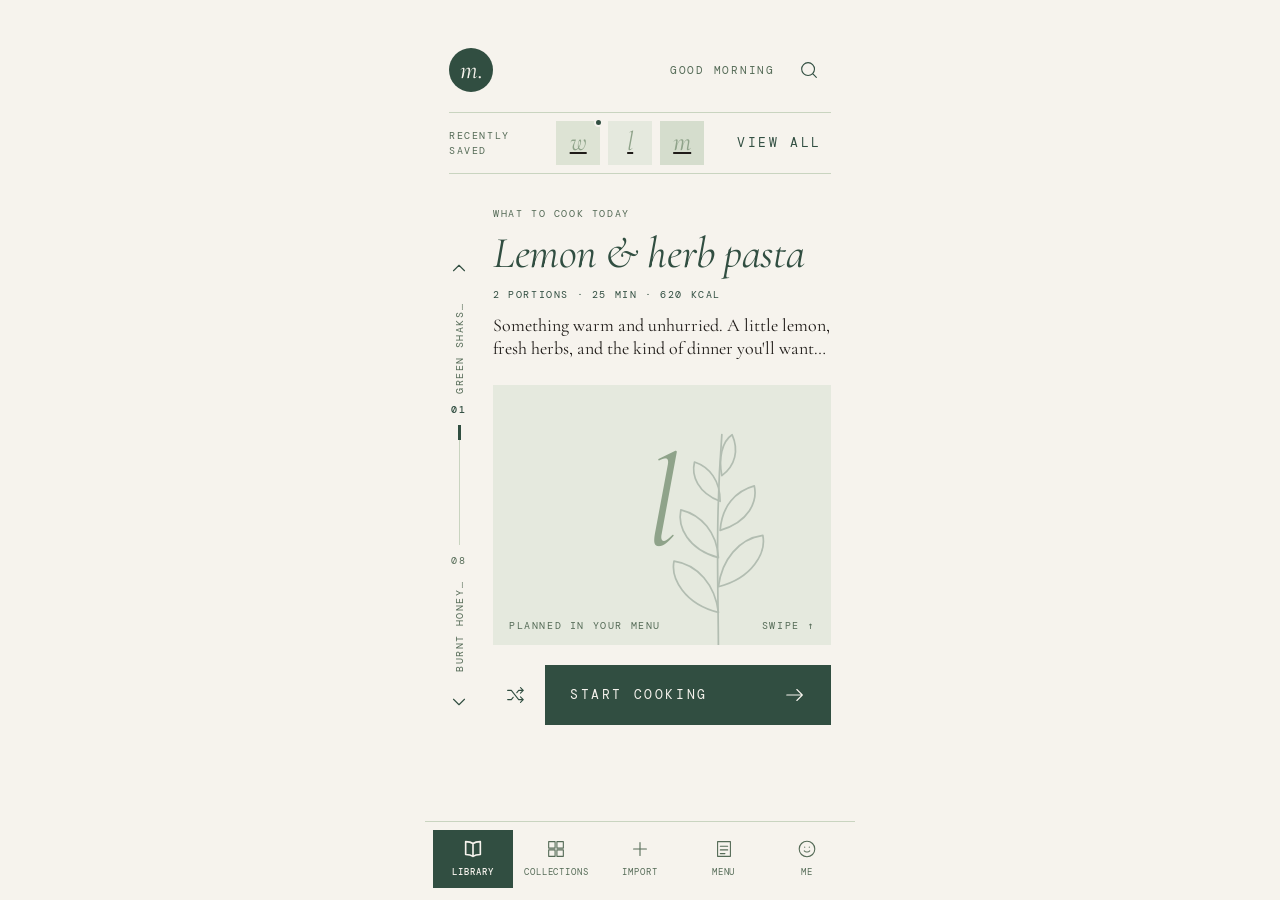
==== index.html @ c74b591c "Misemio: personal recipe library with design system v1.0 - Static web app (no build, no dependencies" ====
<!DOCTYPE html>
<html lang="en" data-theme="light">
<head>
<meta charset="utf-8">
<meta name="viewport" content="width=device-width, initial-scale=1">
<title>Misemio</title>
<link rel="preconnect" href="https://fonts.googleapis.com">
<link rel="stylesheet" href="https://fonts.googleapis.com/css2?family=Cormorant+Garamond:ital,wght@0,400;0,500;1,400;1,500&family=DM+Mono:wght@400;500&family=DM+Sans:opsz,wght@9..40,400;9..40,500&display=swap">
<link rel="stylesheet" href="assets/tokens.css">
<link rel="stylesheet" href="assets/components.css">
</head>
<body>
<div id="app"></div>
<script src="assets/ui.js"></script>
<script src="assets/data.js"></script>
<script src="assets/app.js"></script>
</body>
</html>
---- assets/tokens.css ----
/* ==========================================================================
   Misemio — design tokens  (v1.0)
   THE ONLY FILE ALLOWED TO CONTAIN RAW COLOUR VALUES.
   Layer 1: primitives (--mm-*)  — never used directly by components.
   Layer 2: semantic tokens      — the only names components and screens use.
   ========================================================================== */

:root {
  /* ---- Layer 1 · primitives ---------------------------------------------- */
  --mm-paper:        #F6F3ED;  /* warm paper, 60% */
  --mm-ink:          #1F1B18;  /* body ink */
  --mm-deep-sage:    #314E41;  /* 10% — actions, nav, headings */
  --mm-sage:         #A4B79F;  /* 25% — surfaces only, never text */
  --mm-sage-pale:    #E5E9DE;  /* soft surface */
  --mm-sage-mist:    #D5DDCD;  /* photo tone 2 */
  --mm-sage-wash:    #DDE3D4;  /* photo tone 3 */
  --mm-linen:        #E9E4D6;  /* photo tone 4 */
  --mm-moss:         #556B57;  /* secondary text (5.2:1 on paper) */
  --mm-hairline:     #C9D4C0;  /* rules, dividers */
  --mm-lichen:       #8FA38A;  /* placeholder glyph — decorative only */
  --mm-clay:         #D7C4AF;  /* 5% — decorative details only */
  --mm-chartreuse:   #D3DE66;  /* dark-mode accent, fresh-sage CTA */
  --mm-deep-sage-2:  #3B5A4C;  /* dark surface */
  --mm-deep-sage-3:  #2A4338;  /* dark sunken */
  --mm-fern:         #5F7A6B;  /* dark hairline */
  --mm-sage-ink:     #2F3A30;  /* text on sage */

  /* ---- Typography -------------------------------------------------------- */
  --font-display: 'Cormorant Garamond', 'Times New Roman', serif;
  --font-body:    'DM Sans', system-ui, sans-serif;
  --font-label:   'DM Mono', ui-monospace, monospace;

  --type-display-xl: 44px;   /* ONE per screen — the serif moment */
  --type-display-l:  32px;
  --type-display-m:  24px;
  --type-serif:      18px;   /* editorial blurb / intro */
  --type-body:       15px;
  --type-body-s:     13px;
  --type-button:     13px;
  --type-label:      10px;
  --type-label-l:    11px;
  --type-tab:        9px;

  --lh-display: 0.95;
  --lh-serif:   1.3;
  --lh-body:    1.5;

  --track-label:  0.16em;
  --track-button: 0.2em;
  --track-tab:    0.1em;
  --track-display: -0.01em;

  /* ---- Spacing (4-pt) ---------------------------------------------------- */
  --s-1: 4px;  --s-2: 8px;  --s-3: 12px; --s-4: 16px; --s-5: 20px;
  --s-6: 24px; --s-8: 32px; --s-10: 40px; --s-12: 48px; --s-14: 56px;
  --gutter: var(--s-6);          /* screen side margin */

  /* ---- Size ---------------------------------------------------------------- */
  --hit: 44px;                   /* minimum touch target */
  --control-l: 60px;             /* primary action height */
  --control-m: 44px;
  --tabbar-h: 84px;
  --screen-max: 430px;

  /* ---- Shape ---------------------------------------------------------------- */
  --radius-0: 0;                 /* editorial default: square */
  --radius-round: 999px;         /* avatar, dots, toggles only */
  --border: 1px;

  /* ---- Motion ---------------------------------------------------------------- */
  --dur-fast: 120ms;
  --dur-base: 240ms;
  --dur-slow: 420ms;
  --ease: cubic-bezier(.2,.7,.2,1);
}

/* ---- Layer 2 · semantic — LIGHT (Option B) --------------------------------- */
:root, [data-theme="light"] {
  --bg:            var(--mm-paper);
  --surface:       var(--mm-sage-pale);
  --surface-2:     var(--mm-sage);
  --text:          var(--mm-ink);
  --text-strong:   var(--mm-deep-sage);
  --text-2:        var(--mm-moss);
  --line:          var(--mm-hairline);
  --action-bg:     var(--mm-deep-sage);
  --action-fg:     var(--mm-paper);
  --accent-bg:     var(--mm-chartreuse);
  --accent-fg:     var(--mm-ink);
  --selected-bg:   var(--mm-deep-sage);
  --selected-fg:   var(--mm-paper);
  --focus:         var(--mm-deep-sage);
  --decor:         var(--mm-clay);
  --glyph:         var(--mm-lichen);
  --tone-1: var(--mm-sage-pale); --tone-2: var(--mm-sage-mist);
  --tone-3: var(--mm-linen);     --tone-4: var(--mm-sage-wash);
  --scrim: rgba(31,27,24,.32);
  color-scheme: light;
}

/* ---- Layer 2 · semantic — DARK (Option C) ---------------------------------- */
[data-theme="dark"] {
  --bg:            var(--mm-deep-sage);
  --surface:       var(--mm-deep-sage-3);  /* sunken: paper text 9.7:1 (AAA) */
  --surface-2:     var(--mm-deep-sage-2);
  --text:          var(--mm-paper);
  --text-strong:   var(--mm-paper);
  --text-2:        var(--mm-hairline);
  --line:          var(--mm-fern);
  --action-bg:     var(--mm-chartreuse);
  --action-fg:     var(--mm-ink);
  --accent-bg:     var(--mm-chartreuse);
  --accent-fg:     var(--mm-ink);
  --selected-bg:   var(--mm-chartreuse);
  --selected-fg:   var(--mm-ink);
  --focus:         var(--mm-chartreuse);
  --decor:         var(--mm-fern);
  --glyph:         var(--mm-sage);
  --tone-1: var(--mm-deep-sage-2); --tone-2: var(--mm-deep-sage-3);
  --tone-3: var(--mm-deep-sage-2); --tone-4: var(--mm-deep-sage-3);
  --scrim: rgba(0,0,0,.45);
  color-scheme: dark;
}

@media (prefers-reduced-motion: reduce) {
  :root { --dur-fast: 0ms; --dur-base: 0ms; --dur-slow: 0ms; }
}
---- assets/components.css ----
/* ==========================================================================
   Misemio — components (v1.0)
   Uses ONLY semantic tokens from tokens.css. No raw colours, no primitives.
   Every class here is documented on /ds.
   ========================================================================== */

*, *::before, *::after { box-sizing: border-box; }
html, body { margin: 0; }
body {
  background: var(--bg); color: var(--text);
  font-family: var(--font-body); font-size: var(--type-body); line-height: var(--lh-body);
  -webkit-font-smoothing: antialiased;
}
button { font: inherit; color: inherit; }
a { color: inherit; }
:focus-visible { outline: 2px solid var(--focus); outline-offset: 2px; }
.mm-sr { position: absolute; width: 1px; height: 1px; overflow: hidden; clip: rect(0 0 0 0); white-space: nowrap; }

/* ---- Text styles ---------------------------------------------------------- */
.mm-display   { font-family: var(--font-display); font-style: italic; font-weight: 400;
                font-size: var(--type-display-xl); line-height: var(--lh-display);
                letter-spacing: var(--track-display); color: var(--text-strong); margin: 0; }
.mm-display--l { font-size: var(--type-display-l); }
.mm-display--m { font-size: var(--type-display-m); line-height: 1.1; }
.mm-serif     { font-family: var(--font-display); font-size: var(--type-serif); line-height: var(--lh-serif); color: var(--text); margin: 0; }
.mm-serif--clamp { display: -webkit-box; -webkit-line-clamp: 2; -webkit-box-orient: vertical; overflow: hidden; }
.mm-body      { font-size: var(--type-body); line-height: var(--lh-body); margin: 0; }
.mm-body-s    { font-size: var(--type-body-s); line-height: var(--lh-body); color: var(--text-2); margin: 0; }
.mm-label     { font-family: var(--font-label); font-size: var(--type-label); letter-spacing: var(--track-label);
                text-transform: uppercase; color: var(--text-2); margin: 0; font-weight: 400; }
.mm-label--l  { font-size: var(--type-label-l); }
.mm-label--strong { color: var(--text-strong); font-weight: 500; }
.mm-meta      { font-family: var(--font-label); font-size: var(--type-label); letter-spacing: var(--track-label);
                text-transform: uppercase; color: var(--text-strong); margin: 0; }

/* ---- Layout -------------------------------------------------------------- */
.mm-screen { min-height: 100dvh; max-width: var(--screen-max); margin: 0 auto; position: relative;
             background: var(--bg); padding-bottom: calc(var(--tabbar-h) + var(--s-6)); }
.mm-pad    { padding-left: var(--gutter); padding-right: var(--gutter); }
.mm-stack  { display: flex; flex-direction: column; }
.mm-row    { display: flex; align-items: center; gap: var(--s-3); }
.mm-spacer { flex: 1 1 auto; }
.mm-rule   { border: 0; border-top: var(--border) solid var(--line); margin: 0; }

/* ---- Top bar --------------------------------------------------------------- */
.mm-topbar { display: flex; align-items: center; justify-content: space-between; gap: var(--s-3);
             padding: var(--s-12) var(--gutter) 0; min-height: calc(var(--hit) + var(--s-12)); }
.mm-topbar__title { flex: 1; text-align: center; }

/* ---- Monogram -------------------------------------------------------------- */
.mm-monogram { width: var(--hit); height: var(--hit); border-radius: var(--radius-round);
               background: var(--action-bg); color: var(--action-fg); display: inline-flex;
               align-items: center; justify-content: center; font-family: var(--font-display);
               font-style: italic; font-size: 26px; line-height: 1; text-decoration: none; flex: none; }

/* ---- Icon ------------------------------------------------------------------ */
.mm-icon { width: 22px; height: 22px; flex: none; fill: none; stroke: currentColor; stroke-width: 1.2;
           stroke-linecap: round; stroke-linejoin: round; }
.mm-icon--s { width: 16px; height: 16px; }

/* ---- Buttons --------------------------------------------------------------- */
.mm-btn { display: inline-flex; align-items: center; justify-content: space-between; gap: var(--s-3);
          min-height: var(--control-m); padding: 0 var(--s-5); border: var(--border) solid transparent;
          border-radius: var(--radius-0); font-family: var(--font-label); font-size: var(--type-button);
          letter-spacing: var(--track-button); text-transform: uppercase; text-decoration: none;
          cursor: pointer; white-space: nowrap; transition: background var(--dur-fast) var(--ease), color var(--dur-fast) var(--ease); }
.mm-btn--primary   { background: var(--action-bg); color: var(--action-fg); }
.mm-btn--accent    { background: var(--accent-bg); color: var(--accent-fg); }
.mm-btn--secondary { background: transparent; color: var(--text-strong); border-color: var(--text-strong); }
.mm-btn--ghost     { background: transparent; color: var(--text-strong); padding: 0 var(--s-2); justify-content: center; }
.mm-btn--l         { min-height: var(--control-l); padding: 0 var(--s-6); }
.mm-btn--block     { width: 100%; min-width: 0; padding-left: var(--s-4); padding-right: var(--s-4); }
.mm-btn--l.mm-btn--block { padding-left: var(--s-6); padding-right: var(--s-6); }
.mm-btn--center    { justify-content: center; }
.mm-btn:disabled   { opacity: .4; cursor: not-allowed; }
.mm-btn--primary:hover { filter: brightness(1.08); }

.mm-iconbtn { width: var(--hit); height: var(--hit); display: inline-flex; align-items: center; justify-content: center;
              border: 0; background: transparent; color: var(--text-strong); cursor: pointer; padding: 0;
              text-decoration: none; flex: none; }
.mm-iconbtn[aria-pressed="true"] { color: var(--text-strong); }
.mm-iconbtn[aria-pressed="true"] .mm-icon { fill: currentColor; }

/* ---- Chip (filter / choice) -------------------------------------------- */
.mm-chips { display: flex; flex-wrap: wrap; gap: var(--s-2); }
.mm-chip  { min-height: 36px; padding: 0 var(--s-4); border: var(--border) solid var(--line); background: transparent;
            color: var(--text-strong); font-family: var(--font-label); font-size: var(--type-label);
            letter-spacing: var(--track-label); text-transform: uppercase; cursor: pointer;
            display: inline-flex; align-items: center; gap: var(--s-2); text-decoration: none;
            position: relative; }
.mm-chip::after { content: ''; position: absolute; inset: -4px 0; } /* 44px hit area */
.mm-chip[aria-pressed="true"], .mm-chip[aria-current="true"] { background: var(--selected-bg); color: var(--selected-fg); border-color: var(--selected-bg); }

/* ---- Tag (removable) ------------------------------------------------------ */
.mm-tag { display: inline-flex; align-items: center; gap: var(--s-1); min-height: 28px; padding: 0 var(--s-1) 0 var(--s-3);
          background: var(--surface); color: var(--text-strong); font-family: var(--font-label);
          font-size: var(--type-label); letter-spacing: var(--track-label); text-transform: uppercase; }
.mm-tag button { width: 28px; height: 28px; border: 0; background: transparent; cursor: pointer; color: inherit; padding: 0; }

/* ---- Field ---------------------------------------------------------------- */
.mm-field { display: flex; align-items: center; gap: var(--s-3); min-height: 52px; padding: 0 var(--s-4);
            border-bottom: var(--border) solid var(--text-strong); color: var(--text-strong); }
.mm-field input, .mm-field textarea { flex: 1; min-width: 0; border: 0; background: transparent; outline: 0;
            font-family: var(--font-body); font-size: var(--type-body); color: var(--text); }
.mm-field input::placeholder, .mm-field textarea::placeholder { color: var(--text-2); }
.mm-field:focus-within { box-shadow: 0 2px 0 0 var(--focus); }
.mm-field--box { border: var(--border) solid var(--line); background: var(--surface); }

/* ---- Segmented ------------------------------------------------------------ */
.mm-segmented { display: grid; grid-auto-flow: column; grid-auto-columns: 1fr; border: var(--border) solid var(--text-strong); }
.mm-segmented button { min-height: var(--hit); border: 0; background: transparent; color: var(--text-strong);
            font-family: var(--font-label); font-size: var(--type-label); letter-spacing: var(--track-label);
            text-transform: uppercase; cursor: pointer; }
.mm-segmented button[aria-pressed="true"] { background: var(--selected-bg); color: var(--selected-fg); }

/* ---- Stepper -------------------------------------------------------------- */
.mm-stepper { display: inline-flex; align-items: center; border: var(--border) solid var(--line); }
.mm-stepper button { width: var(--hit); height: var(--hit); border: 0; background: transparent; cursor: pointer; color: var(--text-strong); font-size: 18px; }
.mm-stepper output { min-width: 64px; text-align: center; font-family: var(--font-label); font-size: var(--type-label-l); letter-spacing: var(--track-label); color: var(--text-strong); }

/* ---- Check row ------------------------------------------------------------ */
.mm-check { display: flex; align-items: flex-start; gap: var(--s-3); min-height: var(--hit); padding: var(--s-3) 0;
            border-bottom: var(--border) solid var(--line); cursor: pointer; }
.mm-check input { appearance: none; -webkit-appearance: none; margin: 2px 0 0; width: 20px; height: 20px; flex: none;
            border: var(--border) solid var(--text-strong); border-radius: var(--radius-0); background: transparent; cursor: pointer; display: grid; place-items: center; }
.mm-check input:checked { background: var(--selected-bg); border-color: var(--selected-bg); }
.mm-check input:checked::after { content: ''; width: 10px; height: 5px; border-left: 1.5px solid var(--selected-fg);
            border-bottom: 1.5px solid var(--selected-fg); transform: translateY(-1px) rotate(-45deg); }
.mm-check__text { flex: 1; }
.mm-check__qty { font-family: var(--font-label); font-size: var(--type-label-l); letter-spacing: .06em; color: var(--text-2); white-space: nowrap; }
.mm-check input:checked ~ .mm-check__text { color: var(--text-2); text-decoration: line-through; text-decoration-color: var(--line); }

/* ---- Toggle --------------------------------------------------------------- */
.mm-toggle { appearance: none; -webkit-appearance: none; width: 44px; height: 26px; border-radius: var(--radius-round);
             background: var(--line); position: relative; cursor: pointer; margin: 0; flex: none;
             transition: background var(--dur-fast) var(--ease); }
.mm-toggle::after { content: ''; position: absolute; top: 3px; left: 3px; width: 20px; height: 20px; border-radius: var(--radius-round);
             background: var(--bg); transition: transform var(--dur-base) var(--ease); }
.mm-toggle:checked { background: var(--selected-bg); }
.mm-toggle:checked::after { transform: translateX(18px); }

/* ---- List row ------------------------------------------------------------- */
.mm-list { list-style: none; margin: 0; padding: 0; }
.mm-listrow { display: flex; align-items: center; gap: var(--s-4); padding: var(--s-3) 0; min-height: 72px;
              border-bottom: var(--border) solid var(--line); text-decoration: none; color: var(--text); }
.mm-listrow__body { flex: 1; min-width: 0; display: flex; flex-direction: column; gap: 2px; }
.mm-listrow__title { font-family: var(--font-display); font-style: italic; font-size: 22px; line-height: 1.1; color: var(--text-strong);
              white-space: nowrap; overflow: hidden; text-overflow: ellipsis; }
.mm-listrow__chev { color: var(--text-2); }
.mm-listrow--plain { min-height: 56px; }

/* ---- Index row (contents page) -------------------------------------- */
.mm-indexrow { display: flex; align-items: center; min-height: 68px; border-bottom: var(--border) solid var(--line);
               color: var(--text-strong); }
.mm-indexrow__n { width: var(--hit); min-height: var(--hit); flex: none; display: inline-flex; align-items: center;
               font-family: var(--font-label); font-size: var(--type-label-l); letter-spacing: var(--track-label); color: var(--text-2); }
.mm-indexrow__n--drag { cursor: grab; touch-action: none; }
.mm-indexrow__link { flex: 1; min-width: 0; min-height: var(--hit); display: flex; align-items: center; gap: var(--s-3);
               padding: var(--s-2) 0; color: inherit; text-decoration: none; }
.mm-indexrow__title { flex: 1; min-width: 0; font-family: var(--font-display); font-style: italic; font-weight: 400;
               font-size: var(--type-display-l); line-height: 1.05; letter-spacing: var(--track-display); color: var(--text-strong);
               display: -webkit-box; -webkit-line-clamp: 2; -webkit-box-orient: vertical; overflow: hidden; }
.mm-indexrow__count { font-family: var(--font-label); font-size: var(--type-label-l); letter-spacing: var(--track-label); color: var(--text-2); }
.mm-indexrow--add { width: 100%; border: 0; border-bottom: 0; background: transparent; cursor: pointer; text-align: left; padding: 0; }
.mm-indexrow--add .mm-indexrow__title { color: var(--text-2); }

/* ---- Section header -------------------------------------------------- */
.mm-section { display: flex; align-items: baseline; justify-content: space-between; gap: var(--s-3);
              padding-top: var(--s-8); padding-bottom: var(--s-3); border-bottom: var(--border) solid var(--line); }
.mm-section a, .mm-section button { font-family: var(--font-label); font-size: var(--type-label); letter-spacing: var(--track-label);
              text-transform: uppercase; color: var(--text-strong); background: none; border: 0; cursor: pointer; min-height: var(--hit);
              display: inline-flex; align-items: center; text-decoration: none; padding: 0; }

/* ---- Photo placeholder ---------------------------------------------- */
.mm-photo { position: relative; overflow: hidden; display: flex; align-items: center; justify-content: center;
            background: var(--tone-1); flex: none; }
.mm-photo[data-tone="2"] { background: var(--tone-2); }
.mm-photo[data-tone="3"] { background: var(--tone-3); }
.mm-photo[data-tone="4"] { background: var(--tone-4); }
.mm-photo__letter { position: relative; font-family: var(--font-display); font-style: italic; line-height: 1; color: var(--glyph); }
.mm-photo__sprig { position: absolute; right: 8%; bottom: -6%; height: 92%; opacity: .28; stroke: var(--text-strong); fill: none;
            stroke-width: 1; stroke-linecap: round; stroke-linejoin: round; }
.mm-photo__cap { position: absolute; left: var(--s-4); bottom: var(--s-3); right: var(--s-4); display: flex; justify-content: space-between; }

/* ---- Tab bar -------------------------------------------------------------- */
.mm-tabbar { position: fixed; left: 50%; transform: translateX(-50%); bottom: 0; width: 100%; max-width: var(--screen-max);
             display: grid; grid-template-columns: repeat(5, minmax(0, 1fr)); gap: var(--s-1);
             padding: var(--s-2) var(--s-2) calc(var(--s-3) + env(safe-area-inset-bottom)); background: var(--bg);
             border-top: var(--border) solid var(--line); z-index: 20; }
.mm-tab { display: flex; flex-direction: column; align-items: center; justify-content: center; gap: 6px; min-height: 58px;
          color: var(--text-2); text-decoration: none; font-family: var(--font-label); font-size: var(--type-tab); letter-spacing: var(--track-tab); }
.mm-tab[aria-current="page"] { background: var(--selected-bg); color: var(--selected-fg); font-weight: 500; }
.mm-tab[aria-current="page"] .mm-icon { stroke-width: 1.8; }

/* ---- Side rail (vertical swipe index) ------------------------------- */
.mm-rail { display: flex; flex-direction: column; align-items: center; gap: var(--s-2); width: var(--hit);
           font-family: var(--font-label); font-size: var(--type-label); letter-spacing: var(--track-label); color: var(--text-2); }
.mm-rail__name { writing-mode: vertical-rl; transform: rotate(180deg); white-space: nowrap; max-height: 96px; overflow: hidden; text-overflow: ellipsis; text-transform: uppercase; }
.mm-rail__track { position: relative; width: 1px; height: 120px; background: var(--line); }
.mm-rail__seg { position: absolute; left: -1px; width: 3px; background: var(--text-strong); transition: top var(--dur-base) var(--ease); }
.mm-rail__idx { color: var(--text-strong); font-weight: 500; }

/* ---- Progress ------------------------------------------------------------- */
.mm-progress { height: 3px; background: var(--line); position: relative; }
.mm-progress > span { position: absolute; inset: 0 auto 0 0; background: var(--text-strong); transition: width var(--dur-base) var(--ease); }

/* ---- Data table (nutrition) ---------------------------------------- */
.mm-datarow { display: flex; justify-content: space-between; align-items: baseline; padding: var(--s-2) 0; border-bottom: var(--border) solid var(--line); }
.mm-datarow dt { font-size: var(--type-body-s); color: var(--text); }
.mm-datarow dd { margin: 0; font-family: var(--font-label); font-size: var(--type-label-l); color: var(--text-strong); }

/* ---- Stat ----------------------------------------------------------------- */
.mm-stats { display: grid; grid-template-columns: repeat(3, 1fr); border-top: var(--border) solid var(--line); border-bottom: var(--border) solid var(--line); }
.mm-stat { padding: var(--s-3) 0; display: flex; flex-direction: column; gap: 2px; }
.mm-stat + .mm-stat { padding-left: var(--s-3); border-left: var(--border) solid var(--line); }
.mm-stat b { font-family: var(--font-display); font-style: italic; font-weight: 400; font-size: var(--type-display-m); color: var(--text-strong); line-height: 1; }

/* ---- Sheet ---------------------------------------------------------------- */
.mm-scrim { position: fixed; inset: 0; background: var(--scrim); z-index: 40; animation: mm-fade var(--dur-base) var(--ease); }
.mm-sheet { position: fixed; left: 50%; bottom: 0; transform: translateX(-50%); width: 100%; max-width: var(--screen-max); z-index: 41;
            background: var(--bg); padding: var(--s-5) var(--gutter) calc(var(--s-6) + env(safe-area-inset-bottom));
            border-top: var(--border) solid var(--line); animation: mm-up var(--dur-base) var(--ease); max-height: 86dvh; overflow: auto; }
.mm-sheet__grip { width: 36px; height: 3px; background: var(--line); margin: 0 auto var(--s-4); }
.mm-option { display: flex; align-items: center; justify-content: space-between; width: 100%; min-height: 52px; border: 0;
             border-bottom: var(--border) solid var(--line); background: transparent; cursor: pointer; text-align: left;
             font-size: var(--type-body); color: var(--text); padding: 0; }
.mm-option[aria-checked="true"] { color: var(--text-strong); font-weight: 500; }

/* ---- Toast with undo ------------------------------------------------ */
.mm-toast { position: fixed; left: 50%; transform: translateX(-50%); bottom: calc(var(--tabbar-h) + var(--s-4));
            width: calc(100% - 2 * var(--gutter)); max-width: calc(var(--screen-max) - 2 * var(--gutter)); z-index: 50;
            background: var(--text); color: var(--bg); display: flex; align-items: center; gap: var(--s-3);
            padding: 0 var(--s-2) 0 var(--s-4); min-height: 52px; font-size: var(--type-body-s); animation: mm-up var(--dur-base) var(--ease); }
.mm-toast button { margin-left: auto; min-height: var(--hit); padding: 0 var(--s-3); border: 0; background: transparent; color: inherit;
            font-family: var(--font-label); font-size: var(--type-label); letter-spacing: var(--track-label); text-decoration: underline; cursor: pointer; }

/* ---- Empty state ---------------------------------------------------- */
.mm-empty { padding: var(--s-12) 0; display: flex; flex-direction: column; gap: var(--s-3); align-items: flex-start; }

/* ---- Bottom action bar ---------------------------------------------- */
.mm-actionbar { position: fixed; left: 50%; transform: translateX(-50%); bottom: 0; width: 100%; max-width: var(--screen-max); z-index: 20;
                display: flex; gap: var(--s-2); padding: var(--s-3) var(--gutter) calc(var(--s-4) + env(safe-area-inset-bottom));
                background: var(--bg); border-top: var(--border) solid var(--line); }

/* ---- Dot (new) ------------------------------------------------------ */
.mm-dot { width: 9px; height: 9px; border-radius: var(--radius-round); background: var(--text-strong); border: 2px solid var(--bg); display: inline-block; }

@keyframes mm-up { from { transform: translate(-50%, 16px); opacity: 0; } to { transform: translate(-50%, 0); opacity: 1; } }
@keyframes mm-fade { from { opacity: 0; } to { opacity: 1; } }
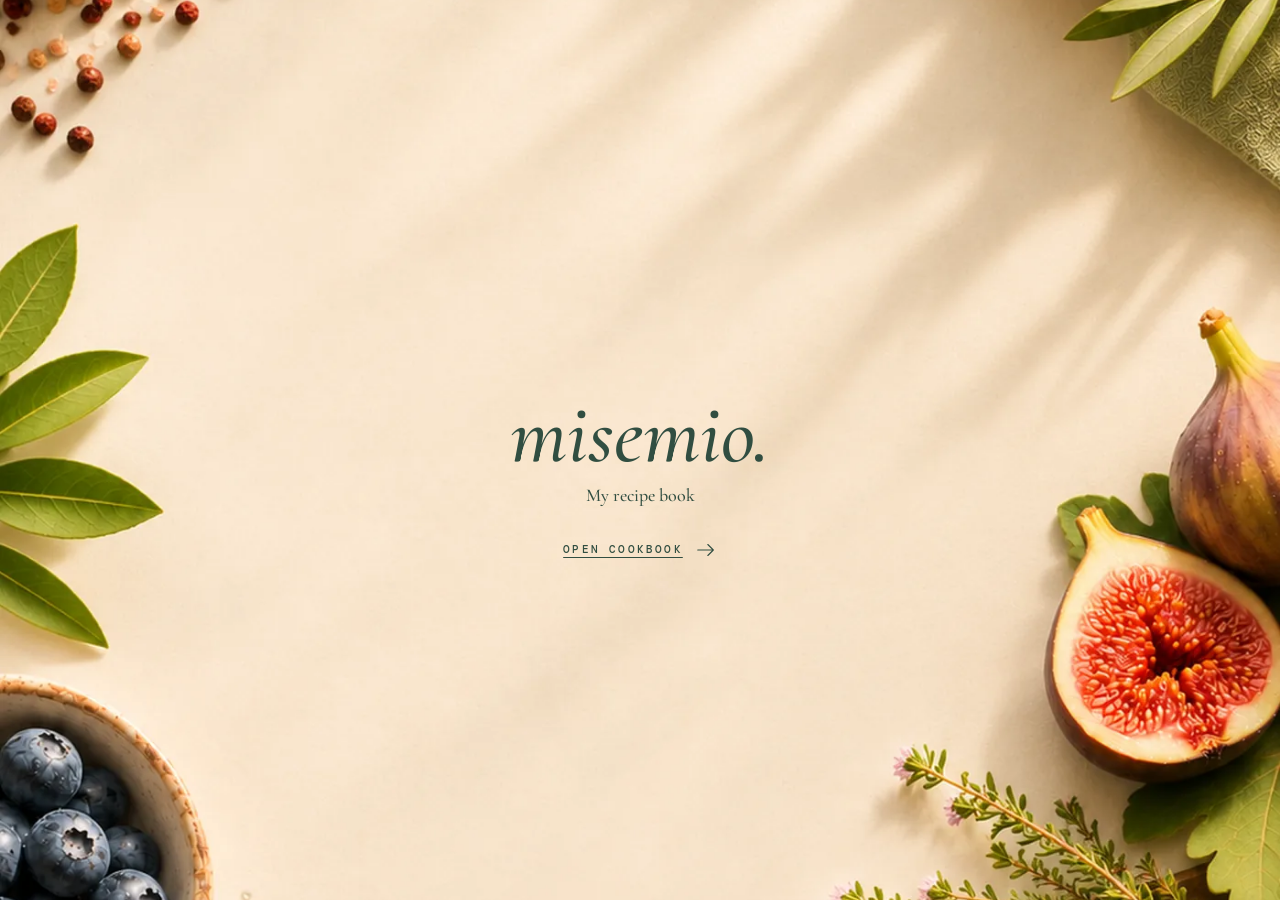
==== commit 4d004aea: "Use full-bleed culinary photographs for the Misemio cover" ====
--- a/index.html
+++ b/index.html
@@ -2,7 +2,7 @@
 <html lang="en" data-theme="light">
 <head>
 <meta charset="utf-8">
-<meta name="viewport" content="width=device-width, initial-scale=1">
+<meta name="viewport" content="width=device-width, initial-scale=1, viewport-fit=cover">
 <title>Misemio</title>
 <link rel="preconnect" href="https://fonts.googleapis.com">
 <link rel="stylesheet" href="https://fonts.googleapis.com/css2?family=Cormorant+Garamond:ital,wght@0,400;0,500;1,400;1,500&family=DM+Mono:wght@400;500&family=DM+Sans:opsz,wght@9..40,400;9..40,500&display=swap">
--- a/assets/tokens.css
+++ b/assets/tokens.css
@@ -30,6 +30,7 @@
   --font-body:    'DM Sans', system-ui, sans-serif;
   --font-label:   'DM Mono', ui-monospace, monospace;
 
+  --type-wordmark:   84px;   /* splash only — the logotype, not a heading */
   --type-display-xl: 44px;   /* ONE per screen — the serif moment */
   --type-display-l:  32px;
   --type-display-m:  24px;
@@ -71,6 +72,7 @@
   --dur-fast: 120ms;
   --dur-base: 240ms;
   --dur-slow: 420ms;
+  --dur-hero: 1400ms;            /* splash background settle */
   --ease: cubic-bezier(.2,.7,.2,1);
 }
 
@@ -95,6 +97,7 @@
   --tone-1: var(--mm-sage-pale); --tone-2: var(--mm-sage-mist);
   --tone-3: var(--mm-linen);     --tone-4: var(--mm-sage-wash);
   --scrim: rgba(31,27,24,.32);
+  --splash-bg: url('img/splash-light.webp');
   color-scheme: light;
 }
 
@@ -119,9 +122,25 @@
   --tone-1: var(--mm-deep-sage-2); --tone-2: var(--mm-deep-sage-3);
   --tone-3: var(--mm-deep-sage-2); --tone-4: var(--mm-deep-sage-3);
   --scrim: rgba(0,0,0,.45);
+  --splash-bg: url('img/splash-dark.webp');
   color-scheme: dark;
 }
 
 @media (prefers-reduced-motion: reduce) {
-  :root { --dur-fast: 0ms; --dur-base: 0ms; --dur-slow: 0ms; }
+  :root { --dur-fast: 0ms; --dur-base: 0ms; --dur-slow: 0ms; --dur-hero: 0ms; }
 }
+
+/* ---- Cookbook ----------------------------------------------------------- */
+:root {
+  --cover-ground: var(--mm-paper);
+  --cover-ink: var(--mm-deep-sage);
+  --cover-photo: url('img/cover-light.webp');
+  --cover-shadow: color-mix(in srgb, var(--mm-ink) 22%, transparent);
+  --cookbook-max: 960px;
+}
+
+[data-theme="dark"] {
+  --cover-ground: var(--mm-deep-sage-3);
+  --cover-photo: url('img/cover-dark.webp');
+  --cover-ink: var(--mm-paper);
+}
--- a/assets/components.css
+++ b/assets/components.css
@@ -118,6 +118,16 @@
 .mm-stepper button { width: var(--hit); height: var(--hit); border: 0; background: transparent; cursor: pointer; color: var(--text-strong); font-size: 18px; }
 .mm-stepper output { min-width: 64px; text-align: center; font-family: var(--font-label); font-size: var(--type-label-l); letter-spacing: var(--track-label); color: var(--text-strong); }
 
+/* ---- Timer ---------------------------------------------------------------- */
+.mm-timers { display: flex; flex-direction: column; gap: var(--s-2); }
+.mm-timer { display: flex; align-items: center; gap: var(--s-3); min-height: var(--control-l);
+            padding: var(--s-2) var(--s-1) var(--s-2) var(--s-4); border: var(--border) solid var(--line); color: var(--text-strong); }
+.mm-timer__body { flex: 1; min-width: 0; display: flex; flex-direction: column; gap: 2px; }
+.mm-timer__time { font-family: var(--font-label); font-size: var(--type-display-m); line-height: 1.1; letter-spacing: .04em;
+            font-variant-numeric: tabular-nums; color: var(--text-strong); }
+.mm-timer[data-state="running"] { border-color: var(--text-strong); }
+.mm-timer[data-state="done"] { background: var(--surface); border-color: var(--surface); }
+
 /* ---- Check row ------------------------------------------------------------ */
 .mm-check { display: flex; align-items: flex-start; gap: var(--s-3); min-height: var(--hit); padding: var(--s-3) 0;
             border-bottom: var(--border) solid var(--line); cursor: pointer; }
@@ -245,5 +255,98 @@
 /* ---- Dot (new) ------------------------------------------------------ */
 .mm-dot { width: 9px; height: 9px; border-radius: var(--radius-round); background: var(--text-strong); border: 2px solid var(--bg); display: inline-block; }
 
+/* ---- Splash (welcome screen) ---------------------------------------- */
+.mm-splash { position: fixed; inset: 0; z-index: 60; background: var(--bg); display: flex; justify-content: center; overflow: hidden; }
+.mm-splash--inline { position: relative; inset: auto; z-index: auto; height: 720px; width: 100%; }
+.mm-splash__bg, .mm-splash__inner { width: 100%; max-width: var(--screen-max); }
+.mm-splash__bg { position: absolute; top: 0; bottom: 0; background: var(--splash-bg) center / cover no-repeat;
+                 animation: mm-splash-bg var(--dur-hero) var(--ease) both; }
+.mm-splash__inner { position: relative; display: flex; flex-direction: column; align-items: center;
+                    padding: var(--s-14) var(--gutter) calc(var(--s-10) + env(safe-area-inset-bottom)); text-align: center; }
+.mm-splash__brand { flex: 1; display: flex; flex-direction: column; align-items: center; justify-content: center; gap: var(--s-5); padding-bottom: var(--s-10); }
+.mm-splash__mono { width: 64px; height: 64px; font-size: 34px;
+                   animation: mm-pop var(--dur-slow) var(--ease) both; animation-delay: var(--dur-base); }
+.mm-splash__word { margin: 0; font-family: var(--font-display); font-style: italic; font-weight: 500; font-size: var(--type-wordmark);
+                   line-height: 1; letter-spacing: var(--track-display); color: var(--text-strong); }
+.mm-splash__word span span { display: inline-block; animation: mm-rise var(--dur-slow) var(--ease) both;
+                   animation-delay: calc(var(--dur-base) * 2 + var(--dur-fast) * var(--i) * .4); }
+.mm-splash__tag { margin: 0; font-family: var(--font-label); font-size: var(--type-button); letter-spacing: .3em; text-transform: uppercase;
+                  line-height: 1.9; color: var(--text-strong); animation: mm-rise var(--dur-slow) var(--ease) both; animation-delay: calc(var(--dur-base) * 4); }
+.mm-splash__tag span { display: block; }
+.mm-splash__rule { width: 36px; height: 2px; background: var(--selected-bg); transform-origin: center;
+                   animation: mm-draw var(--dur-slow) var(--ease) both; animation-delay: calc(var(--dur-base) * 4.8); }
+.mm-splash__line { margin: 0; max-width: 19ch; font-family: var(--font-display); font-style: italic; font-size: var(--type-display-m);
+                   line-height: 1.25; color: var(--text-strong); animation: mm-rise var(--dur-slow) var(--ease) both; animation-delay: calc(var(--dur-base) * 5.4); }
+.mm-splash__cta { width: 100%; animation: mm-rise var(--dur-slow) var(--ease) both; animation-delay: calc(var(--dur-base) * 6.2); }
+.mm-splash.is-leaving { animation: mm-fade var(--dur-slow) var(--ease) reverse both; }
+.mm-splash.is-leaving .mm-splash__bg { animation: mm-splash-out var(--dur-slow) var(--ease) both; }
+.mm-splash.is-leaving .mm-splash__inner { animation: mm-lift var(--dur-slow) var(--ease) both; }
+
+@keyframes mm-splash-bg  { from { opacity: 0; transform: scale(1.08); } to { opacity: 1; transform: scale(1); } }
+@keyframes mm-splash-out { to { transform: scale(1.04); } }
+@keyframes mm-lift { to { transform: translateY(-24px); opacity: 0; } }
+@keyframes mm-rise { from { opacity: 0; transform: translateY(14px); } to { opacity: 1; transform: none; } }
+@keyframes mm-pop  { 0% { opacity: 0; transform: scale(.4); } 70% { opacity: 1; transform: scale(1.06); } 100% { transform: scale(1); } }
+@keyframes mm-draw { from { transform: scaleX(0); } to { transform: scaleX(1); } }
+
 @keyframes mm-up { from { transform: translate(-50%, 16px); opacity: 0; } to { transform: translate(-50%, 0); opacity: 1; } }
 @keyframes mm-fade { from { opacity: 0; } to { opacity: 1; } }
+
+/* ---- Cookbook cover and spread ------------------------------------------- */
+.mm-screen[data-screen="cover"] { max-width: none; padding: 0; }
+.mm-cover__book {
+  display: grid; grid-template-rows: 1fr auto 1fr; justify-items: center;
+  width: 100%; min-height: 100dvh;
+  padding: max(var(--s-6), env(safe-area-inset-top)) max(var(--s-6), env(safe-area-inset-right))
+    max(var(--s-6), env(safe-area-inset-bottom)) max(var(--s-6), env(safe-area-inset-left));
+  color: var(--cover-ink); background: var(--cover-ground) var(--cover-photo) center / cover no-repeat;
+  text-decoration: none; text-align: center;
+}
+.mm-cover__book:focus-visible { outline-offset: calc(-1 * var(--s-2)); }
+.mm-cover__title { grid-row: 2; min-width: 0; overflow-wrap: anywhere; }
+.mm-cover__word { font: italic 500 clamp(var(--type-display-xl), 18vw, var(--type-wordmark)) / 1 var(--font-display); margin: 0; }
+.mm-cover__label {
+  font: 500 var(--type-serif) / var(--lh-serif) var(--font-display); margin: var(--s-2) 0 0;
+}
+.mm-cover__open {
+  grid-row: 3; align-self: start; margin-top: var(--s-5); display: inline-flex; align-items: center; gap: var(--s-3);
+  min-height: var(--hit); padding: 0 var(--s-4); color: var(--cover-ink);
+  font: 500 var(--type-label-l) / var(--lh-body) var(--font-label);
+  letter-spacing: var(--track-button); text-transform: uppercase; text-decoration: underline; text-underline-offset: .35em;
+}
+.mm-cover__book:hover .mm-cover__open { text-decoration-thickness: 2px; }
+.mm-spread__index, .mm-spread__recipe-list {
+  display: grid; align-content: start; gap: var(--s-4); padding: var(--s-4) var(--gutter) var(--s-5); min-width: 0;
+}
+.mm-spread__index .mm-display, .mm-spread__recipe-list .mm-display { overflow-wrap: anywhere; }
+.mm-spread__recipes > .mm-btn { margin-left: var(--gutter); }
+.mm-spread--index .mm-spread__recipes, .mm-spread--recipes .mm-spread__index { display: none; }
+.mm-indexrow__link[aria-current="page"] { color: var(--text-strong); background: var(--surface); }
+.mm-indexrow__link[aria-current="page"] .mm-indexrow__title { text-decoration: underline; text-underline-offset: .15em; }
+
+@media (min-width: 600px) and (min-height: 480px) {
+  .mm-screen:is([data-screen="collections"], [data-screen="collection"]),
+  .mm-screen:is([data-screen="collections"], [data-screen="collection"]) + .mm-tabbar {
+    max-width: var(--cookbook-max);
+  }
+  .mm-screen:is([data-screen="collections"], [data-screen="collection"]) > .mm-topbar {
+    padding-top: max(var(--s-4), env(safe-area-inset-top));
+    min-height: calc(var(--hit) + var(--s-4));
+  }
+  .mm-spread {
+    display: grid; grid-template-columns: minmax(0, 1fr) minmax(0, 1fr);
+    min-height: min(64dvh, 680px); margin: var(--s-4) var(--s-4) 0;
+    border: var(--border) solid var(--line); box-shadow: 0 var(--s-3) var(--s-8) var(--cover-shadow);
+  }
+  .mm-spread--index .mm-spread__recipes { display: block; }
+  .mm-spread--recipes .mm-spread__index { display: grid; }
+  .mm-spread__index, .mm-spread__recipe-list { padding: var(--s-6) var(--s-5); }
+  .mm-spread__recipes {
+    border-left: var(--border) solid var(--line);
+    background: linear-gradient(90deg, var(--surface), transparent var(--s-3));
+  }
+  .mm-spread__recipes > .mm-btn { display: none; }
+  .mm-spread .mm-indexrow__title { font-size: var(--type-display-m); }
+  .mm-spread .mm-indexrow__link { gap: var(--s-2); }
+  .mm-spread .mm-indexrow { min-height: var(--s-12); }
+}
